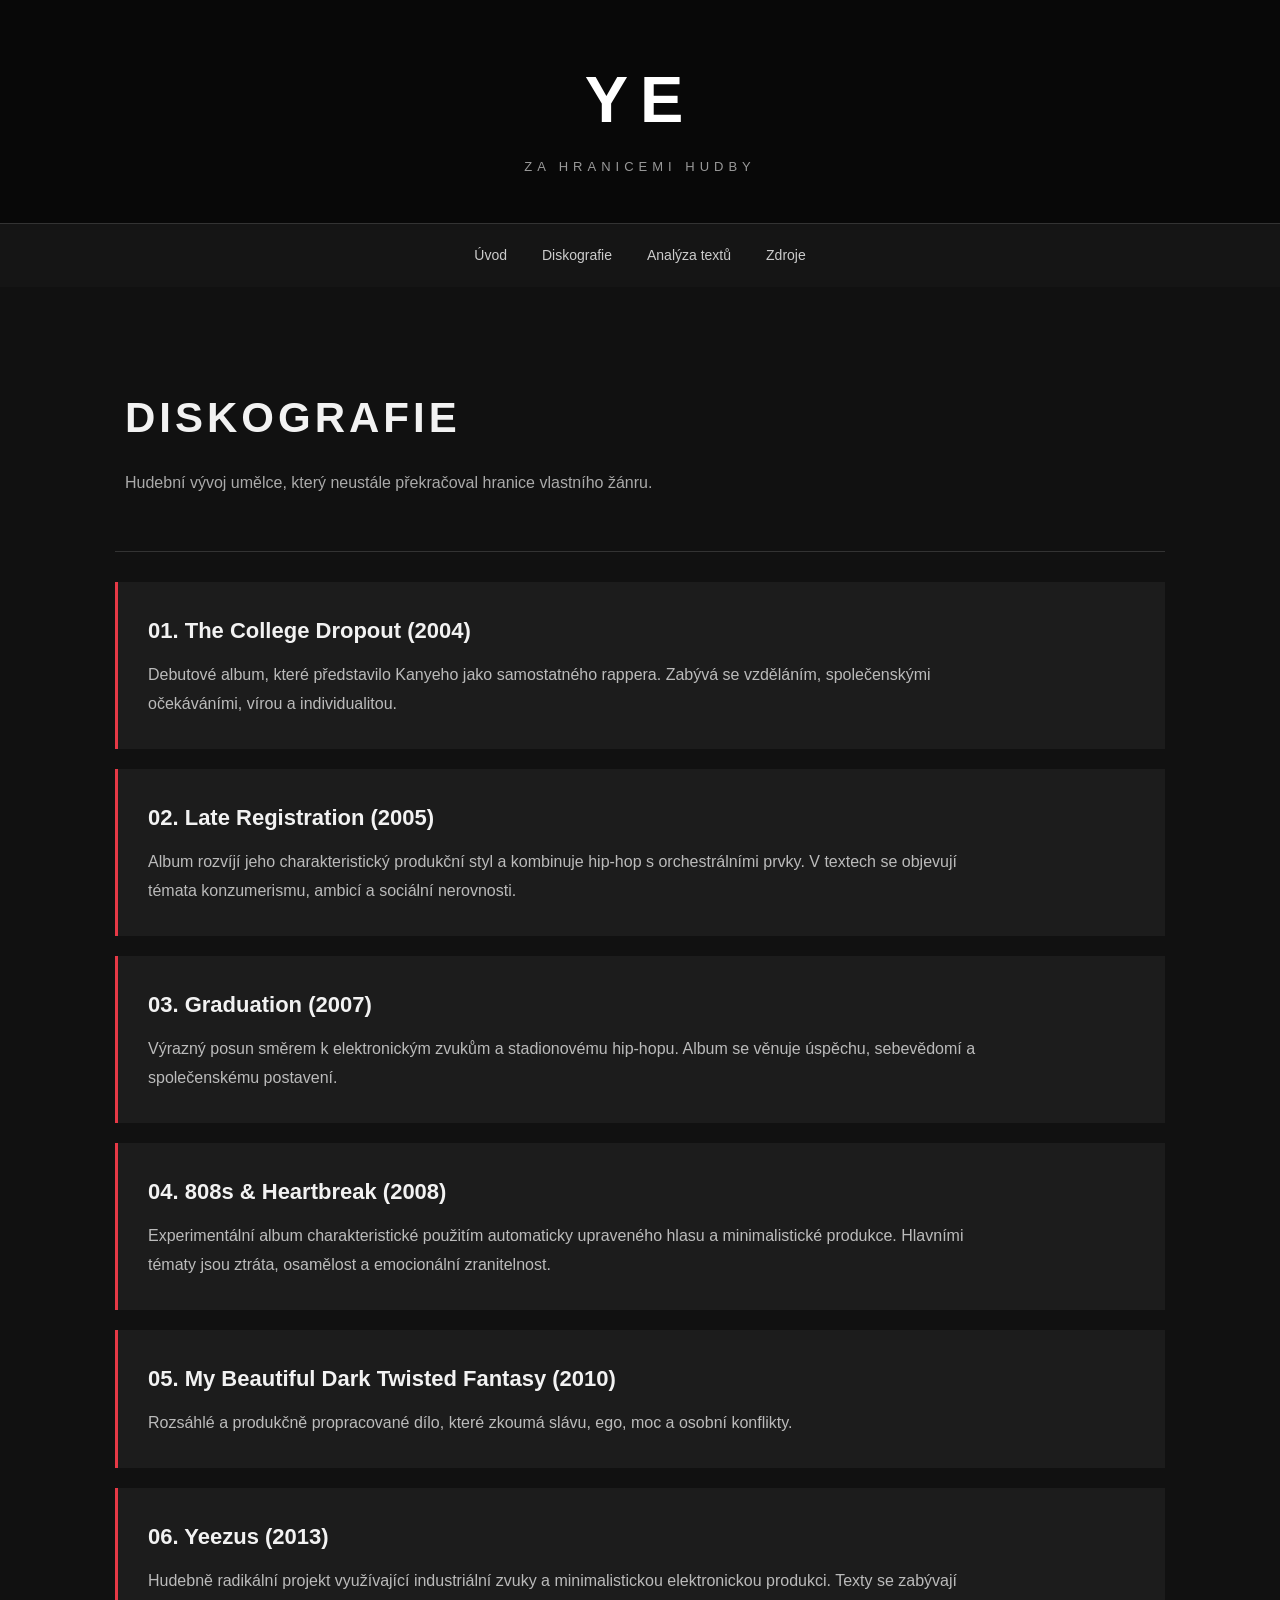
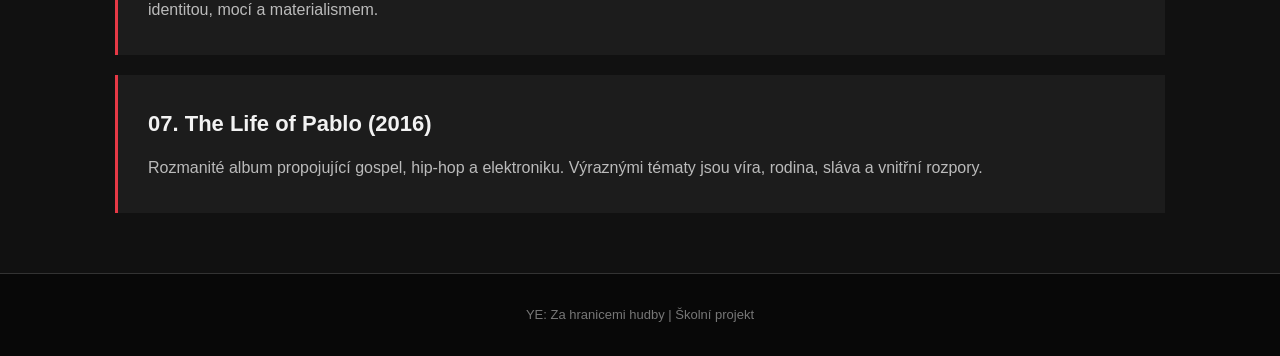
==== discography.html @ 1bf66dfd "Add files via upload" ====
<!DOCTYPE html>
<html lang="cs">
<head>
    <meta charset="UTF-8">
    <meta name="viewport" content="width=device-width, initial-scale=1.0">
    <title>Diskografie | YE</title>
    <link rel="stylesheet" href="style.css">
</head>

<body>

    <header>
        <h1>YE</h1>
        <p>ZA HRANICEMI HUDBY</p>
    </header>

    <nav>
        <a href="index.html">Úvod</a>
        <a href="discography.html">Diskografie</a>
        <a href="lyrics.html">Analýza textů</a>
        <a href="sources.html">Zdroje</a>
    </nav>

    <main>

        <section class="page-heading">
            <h2>DISKOGRAFIE</h2>
            <p>
                Hudební vývoj umělce, který neustále překračoval
                hranice vlastního žánru.
            </p>
        </section>

        <section class="album">
            <h2>01. The College Dropout (2004)</h2>
            <p>
                Debutové album, které představilo Kanyeho jako
                samostatného rappera. Zabývá se vzděláním,
                společenskými očekáváními, vírou a individualitou.
            </p>
        </section>

        <section class="album">
            <h2>02. Late Registration (2005)</h2>
            <p>
                Album rozvíjí jeho charakteristický produkční styl
                a kombinuje hip-hop s orchestrálními prvky.
                V textech se objevují témata konzumerismu,
                ambicí a sociální nerovnosti.
            </p>
        </section>

        <section class="album">
            <h2>03. Graduation (2007)</h2>
            <p>
                Výrazný posun směrem k elektronickým zvukům
                a stadionovému hip-hopu. Album se věnuje
                úspěchu, sebevědomí a společenskému postavení.
            </p>
        </section>

        <section class="album">
            <h2>04. 808s & Heartbreak (2008)</h2>
            <p>
                Experimentální album charakteristické použitím
                automaticky upraveného hlasu a minimalistické
                produkce. Hlavními tématy jsou ztráta,
                osamělost a emocionální zranitelnost.
            </p>
        </section>

        <section class="album">
            <h2>05. My Beautiful Dark Twisted Fantasy (2010)</h2>
            <p>
                Rozsáhlé a produkčně propracované dílo,
                které zkoumá slávu, ego, moc a osobní konflikty.
            </p>
        </section>

        <section class="album">
            <h2>06. Yeezus (2013)</h2>
            <p>
                Hudebně radikální projekt využívající industriální
                zvuky a minimalistickou elektronickou produkci.
                Texty se zabývají identitou, mocí a materialismem.
            </p>
        </section>

        <section class="album">
            <h2>07. The Life of Pablo (2016)</h2>
            <p>
                Rozmanité album propojující gospel, hip-hop
                a elektroniku. Výraznými tématy jsou víra,
                rodina, sláva a vnitřní rozpory.
            </p>
        </section>

    </main>

    <footer>
        <p>YE: Za hranicemi hudby | Školní projekt</p>
    </footer>

</body>
</html>
---- style.css ----
/* =================================
   ZÁKLADNÍ NASTAVENÍ WEBU
================================= */

* {
    margin: 0;
    padding: 0;
    box-sizing: border-box;
}

body {
    background-color: #111111;
    color: #f2f2f2;
    font-family: Arial, Helvetica, sans-serif;
    line-height: 1.7;
}

/* =================================
   HLAVIČKA
================================= */

header {
    background-color: #080808;
    text-align: center;
    padding: 45px 20px;
    border-bottom: 1px solid #333333;
}

header h1 {
    font-size: 65px;
    letter-spacing: 12px;
    color: #ffffff;
}

header p {
    font-size: 13px;
    letter-spacing: 5px;
    color: #999999;
}

/* =================================
   NAVIGACE
================================= */

nav {
    display: flex;
    justify-content: center;
    flex-wrap: wrap;
    gap: 35px;
    padding: 20px;
    background-color: #151515;
}

nav a {
    color: #cccccc;
    text-decoration: none;
    font-size: 14px;
    transition: 0.3s;
}

nav a:hover {
    color: #e63946;
}

/* =================================
   HLAVNÍ SEKCE
================================= */

main {
    max-width: 1100px;
    margin: auto;
    padding: 40px 25px;
}

.hero {
    min-height: 400px;
    display: flex;
    flex-direction: column;
    justify-content: center;
    padding: 50px;
    background-color: #202020;
    border-left: 5px solid #e63946;
}

.hero h2 {
    font-size: 55px;
    letter-spacing: 4px;
    margin-bottom: 15px;
}

.hero p {
    max-width: 600px;
    color: #bbbbbb;
    font-size: 18px;
}

/* =================================
   ÚVODNÍ TEXT
================================= */

.introduction {
    padding: 65px 10px;
}

.introduction h2,
.featured h2 {
    font-size: 30px;
    margin-bottom: 20px;
}

.introduction p {
    color: #bbbbbb;
    margin-bottom: 20px;
    max-width: 850px;
}

/* =================================
   DOPORUČENÁ SEKCE
================================= */

.featured {
    background-color: #1c1c1c;
    padding: 40px;
    margin-bottom: 40px;
}

.featured p {
    color: #bbbbbb;
    margin-bottom: 25px;
}

.featured a {
    color: #e63946;
    text-decoration: none;
    font-weight: bold;
}

.featured a:hover {
    color: #ffffff;
}

/* =================================
   PATIČKA
================================= */

footer {
    text-align: center;
    padding: 30px;
    background-color: #080808;
    color: #777777;
    border-top: 1px solid #333333;
    font-size: 13px;
}

/* =================================
   MOBILNÍ ZOBRAZENÍ
================================= */

@media (max-width: 600px) {

    header h1 {
        font-size: 45px;
    }

    nav {
        gap: 15px;
    }

    .hero {
        padding: 30px;
        min-height: 300px;
    }

    .hero h2 {
        font-size: 36px;
    }

    .hero p {
        font-size: 16px;
    }

    .introduction {
        padding: 40px 5px;
    }
}

/* =================================
   STRÁNKA DISKOGRAFIE
================================= */

.page-heading {
    padding: 55px 10px;
    border-bottom: 1px solid #333333;
    margin-bottom: 30px;
}

.page-heading h2 {
    font-size: 42px;
    letter-spacing: 4px;
    margin-bottom: 15px;
}

.page-heading p {
    color: #aaaaaa;
}

.album {
    background-color: #1c1c1c;
    padding: 30px;
    margin-bottom: 20px;
    border-left: 3px solid #e63946;
    transition: 0.3s;
}

.album:hover {
    background-color: #292929;
    transform: translateX(5px);
}

.album h2 {
    font-size: 22px;
    margin-bottom: 12px;
}

.album p {
    color: #bbbbbb;
    max-width: 850px;
    line-height: 1.8;
}
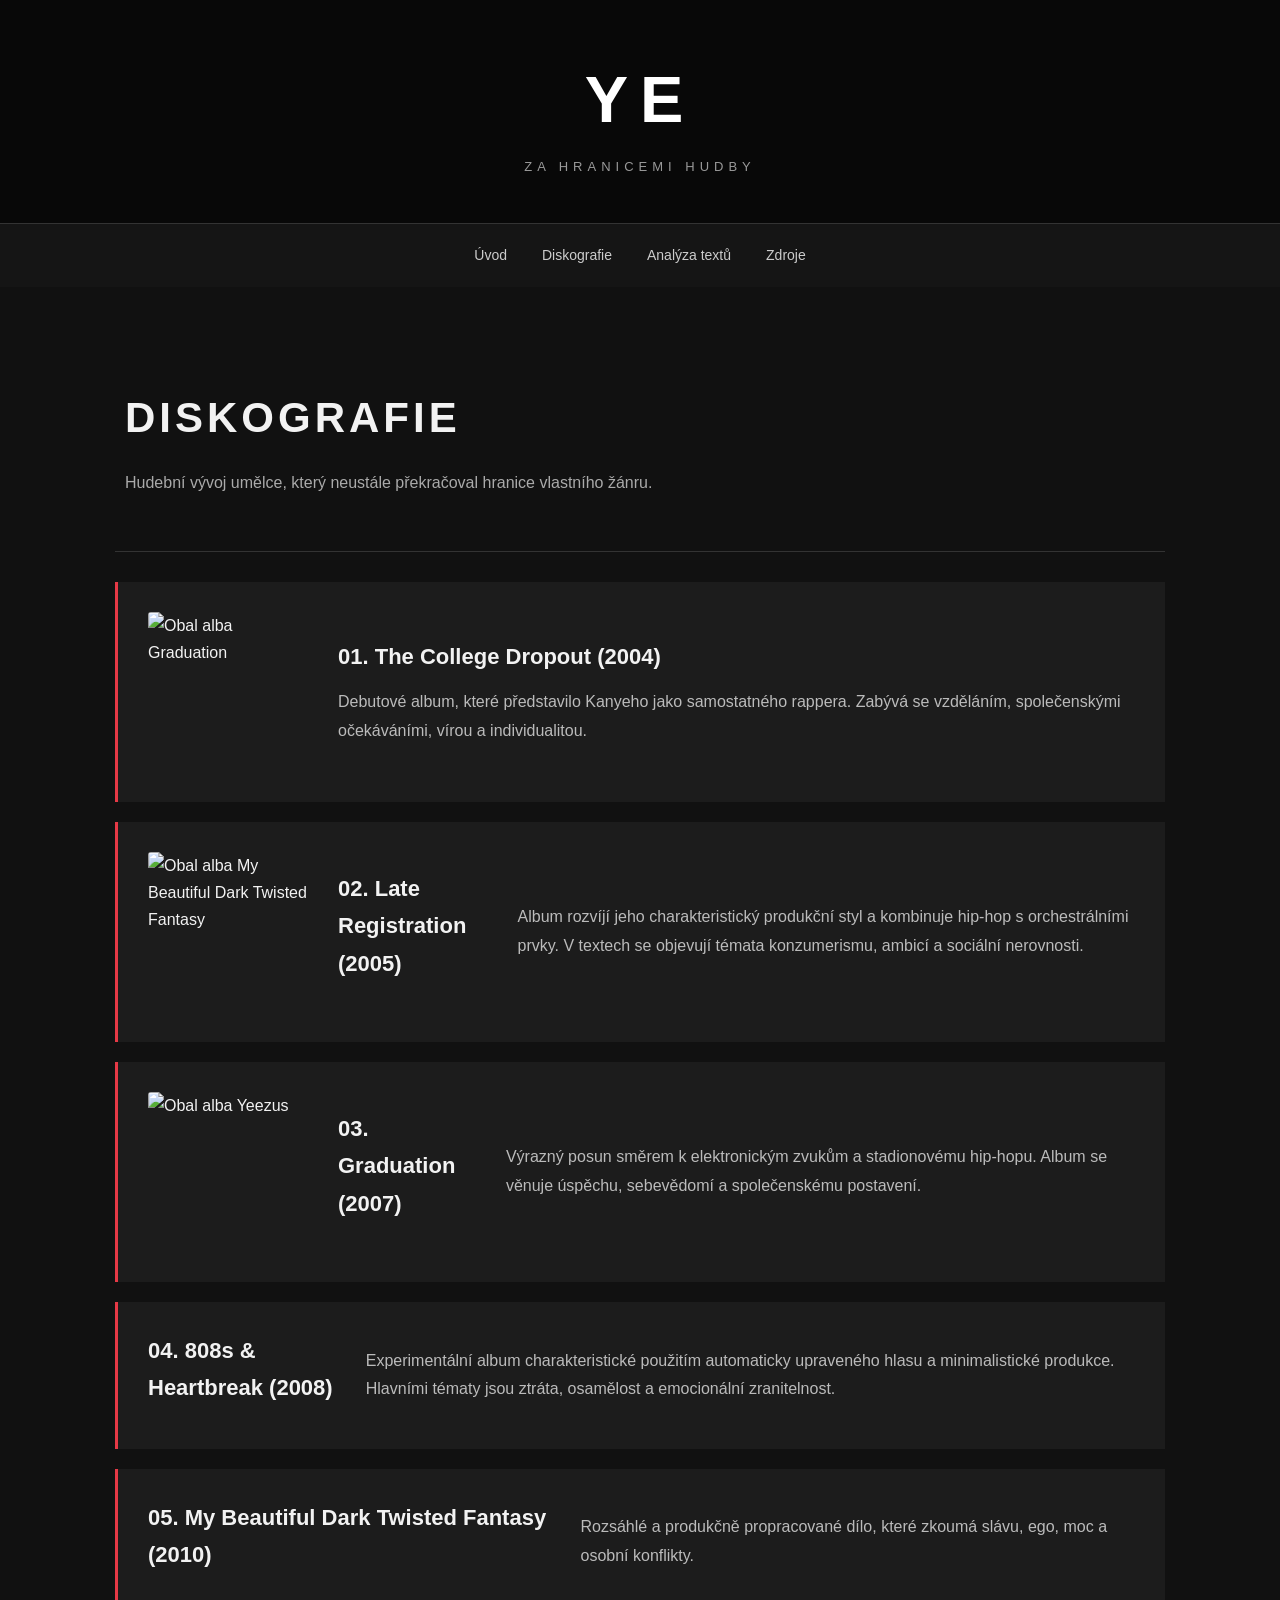
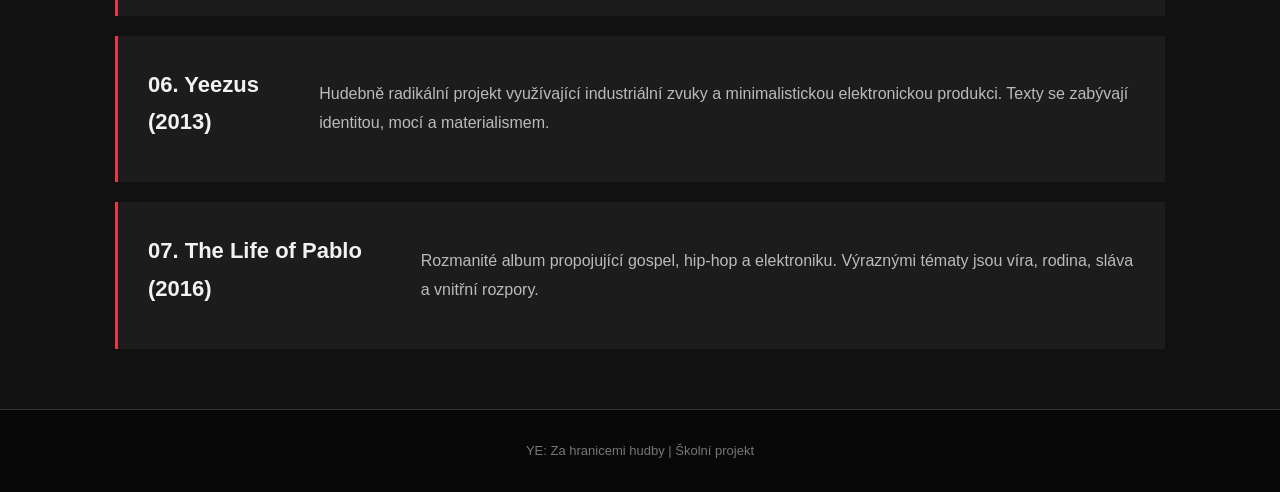
==== commit 5870b193: "Add files via upload" ====
--- a/discography.html
+++ b/discography.html
@@ -33,16 +33,30 @@
         </section>
 
         <section class="album">
+            <img
+                src="images/graduation.jpg"
+                alt="Obal alba Graduation"
+                class="album-cover"
+            >
+
+        <div>
             <h2>01. The College Dropout (2004)</h2>
             <p>
                 Debutové album, které představilo Kanyeho jako
                 samostatného rappera. Zabývá se vzděláním,
                 společenskými očekáváními, vírou a individualitou.
             </p>
+        </div>
+        
         </section>
 
         <section class="album">
-            <h2>02. Late Registration (2005)</h2>
+            <img src="images/mbdtf.jpg"
+                alt="Obal alba My Beautiful Dark Twisted Fantasy"
+                class="album-cover"
+            >
+            
+                <h2>02. Late Registration (2005)</h2>
             <p>
                 Album rozvíjí jeho charakteristický produkční styl
                 a kombinuje hip-hop s orchestrálními prvky.
@@ -52,6 +66,11 @@
         </section>
 
         <section class="album">
+            <img src="images/yeezus.jpg"
+                alt="Obal alba Yeezus"
+                class="album-cover"
+                >
+            
             <h2>03. Graduation (2007)</h2>
             <p>
                 Výrazný posun směrem k elektronickým zvukům
--- a/style.css
+++ b/style.css
@@ -228,3 +228,115 @@
     max-width: 850px;
     line-height: 1.8;
 }
+
+/* =================================
+   ANALÝZA HUDEBNÍCH TEXTŮ
+================================= */
+
+.song-analysis {
+    background-color: #1c1c1c;
+    padding: 35px;
+    margin-bottom: 30px;
+    border-left: 4px solid #e63946;
+}
+
+.song-analysis h2 {
+    font-size: 27px;
+    margin-bottom: 5px;
+}
+
+.song-analysis h3 {
+    color: #e63946;
+    font-size: 19px;
+    margin: 20px 0 12px;
+}
+
+.song-album {
+    color: #777777;
+    font-size: 13px;
+    margin-bottom: 20px;
+}
+
+.song-analysis p {
+    color: #bbbbbb;
+    margin-bottom: 15px;
+}
+
+.song-analysis .interpretation {
+    background-color: #292929;
+    padding: 20px;
+    border-left: 2px solid #e63946;
+    color: #eeeeee;
+    margin-top: 25px;
+    font-style: italic;
+}
+
+@media (max-width: 600px) {
+    .song-analysis {
+        padding: 22px;
+    }
+
+    .song-analysis h2 {
+        font-size: 22px;
+    }
+}
+
+/* =================================
+   OBRÁZKY A VIZUÁLNÍ PRVKY
+================================= */
+
+.hero {
+    flex-direction: row;
+    align-items: center;
+    justify-content: space-between;
+    gap: 30px;
+}
+
+.hero-content {
+    flex: 1;
+}
+
+.hero-image {
+    width: 280px;
+    height: 320px;
+    object-fit: cover;
+    border-radius: 3px;
+    filter: grayscale(35%);
+}
+
+.album {
+    display: flex;
+    align-items: center;
+    gap: 30px;
+}
+
+.album-cover {
+    width: 160px;
+    height: 160px;
+    object-fit: cover;
+    flex-shrink: 0;
+    border-radius: 3px;
+}
+
+@media (max-width: 600px) {
+    .hero {
+        flex-direction: column;
+        align-items: flex-start;
+    }
+
+    .hero-image {
+        width: 100%;
+        height: 260px;
+    }
+
+    .album {
+        flex-direction: column;
+        align-items: flex-start;
+    }
+
+    .album-cover {
+        width: 100%;
+        height: auto;
+        aspect-ratio: 1;
+    }
+}
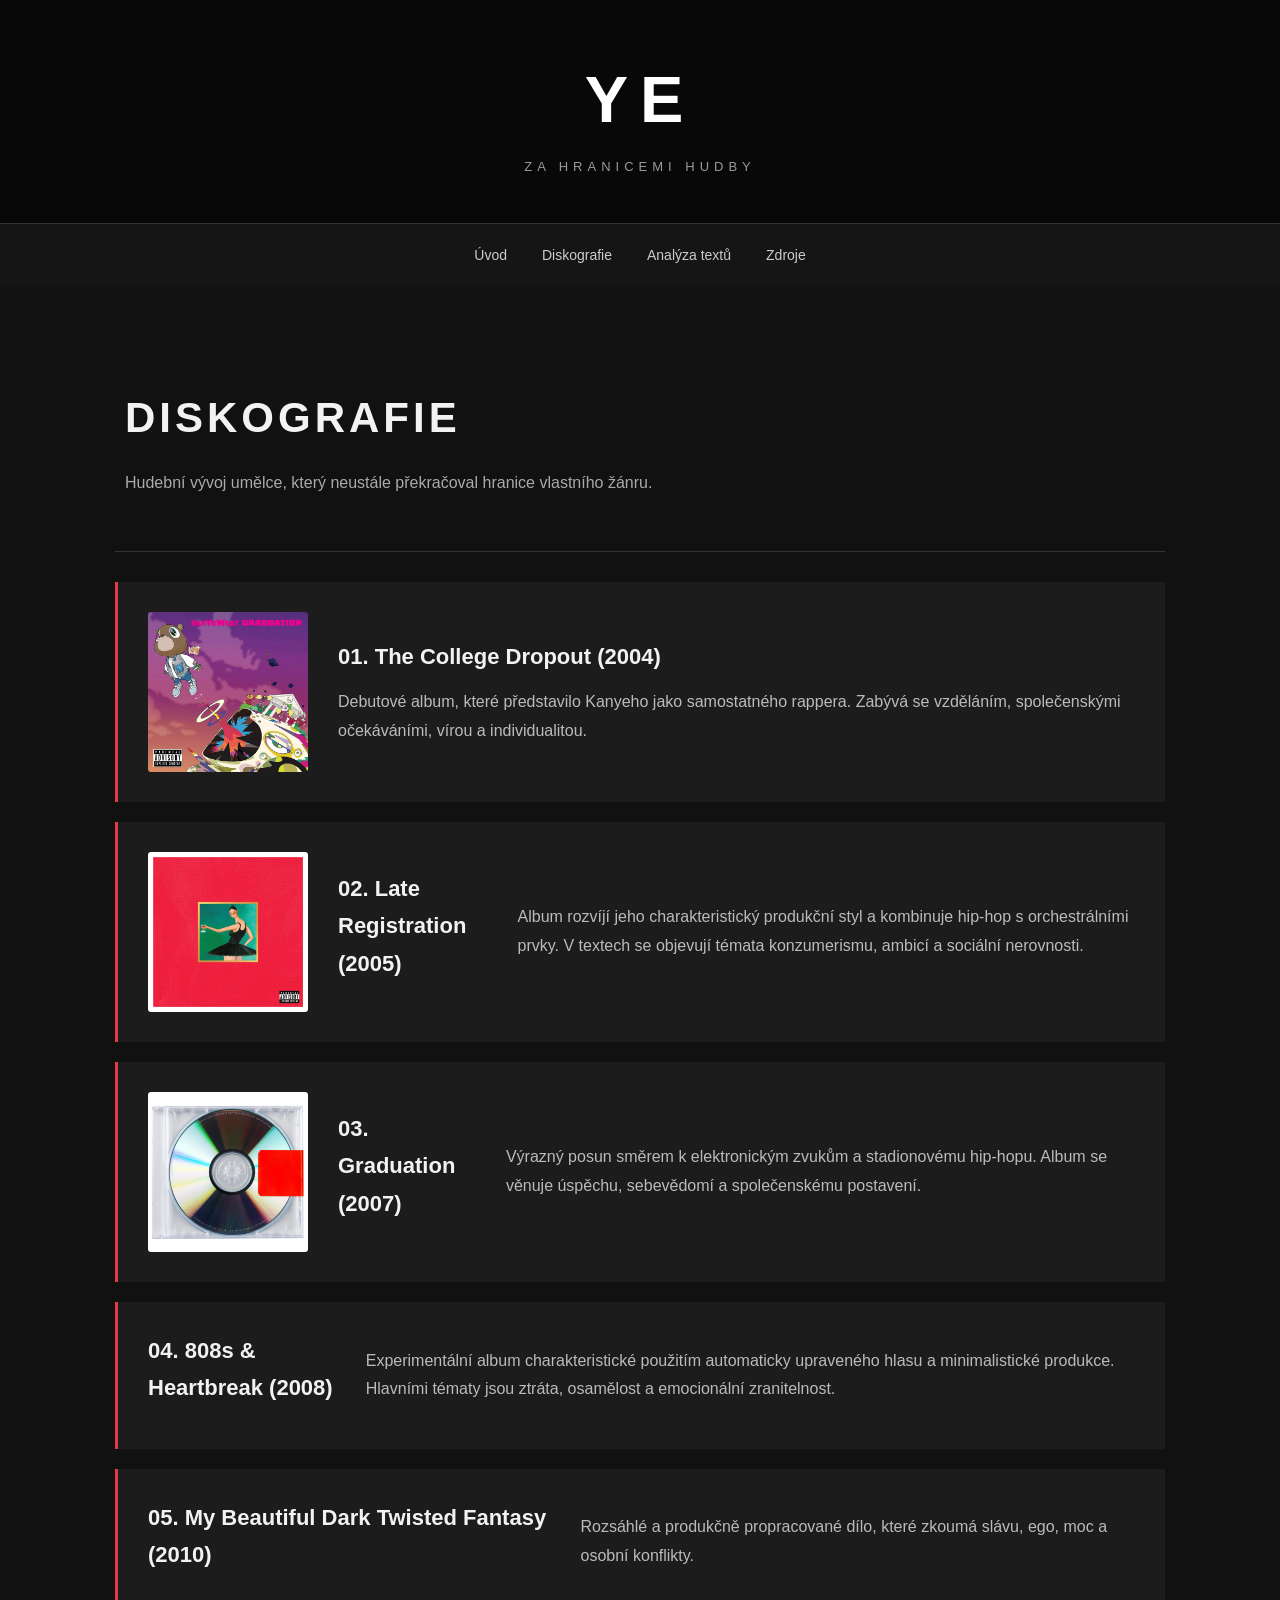
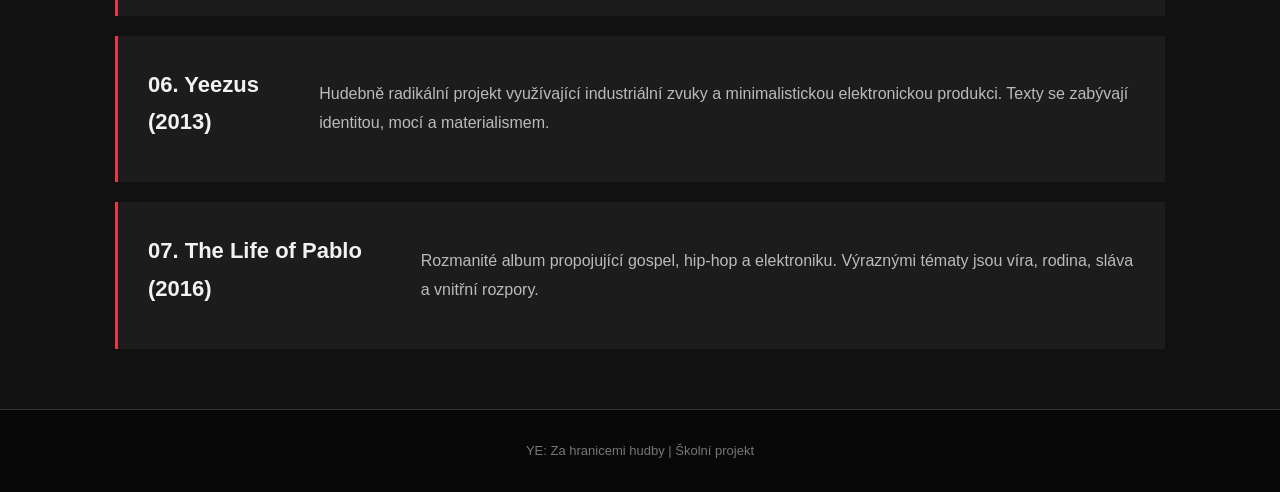
==== commit da40e6e7: "Add files via upload" ====
--- a/discography.html
+++ b/discography.html
@@ -34,7 +34,7 @@
 
         <section class="album">
             <img
-                src="images/graduation.jpg"
+                src="graduation.jpg"
                 alt="Obal alba Graduation"
                 class="album-cover"
             >
@@ -51,7 +51,7 @@
         </section>
 
         <section class="album">
-            <img src="images/mbdtf.jpg"
+            <img src="mbdtf.jpg"
                 alt="Obal alba My Beautiful Dark Twisted Fantasy"
                 class="album-cover"
             >
@@ -66,7 +66,7 @@
         </section>
 
         <section class="album">
-            <img src="images/yeezus.jpg"
+            <img src="yeezus.jpg"
                 alt="Obal alba Yeezus"
                 class="album-cover"
                 >
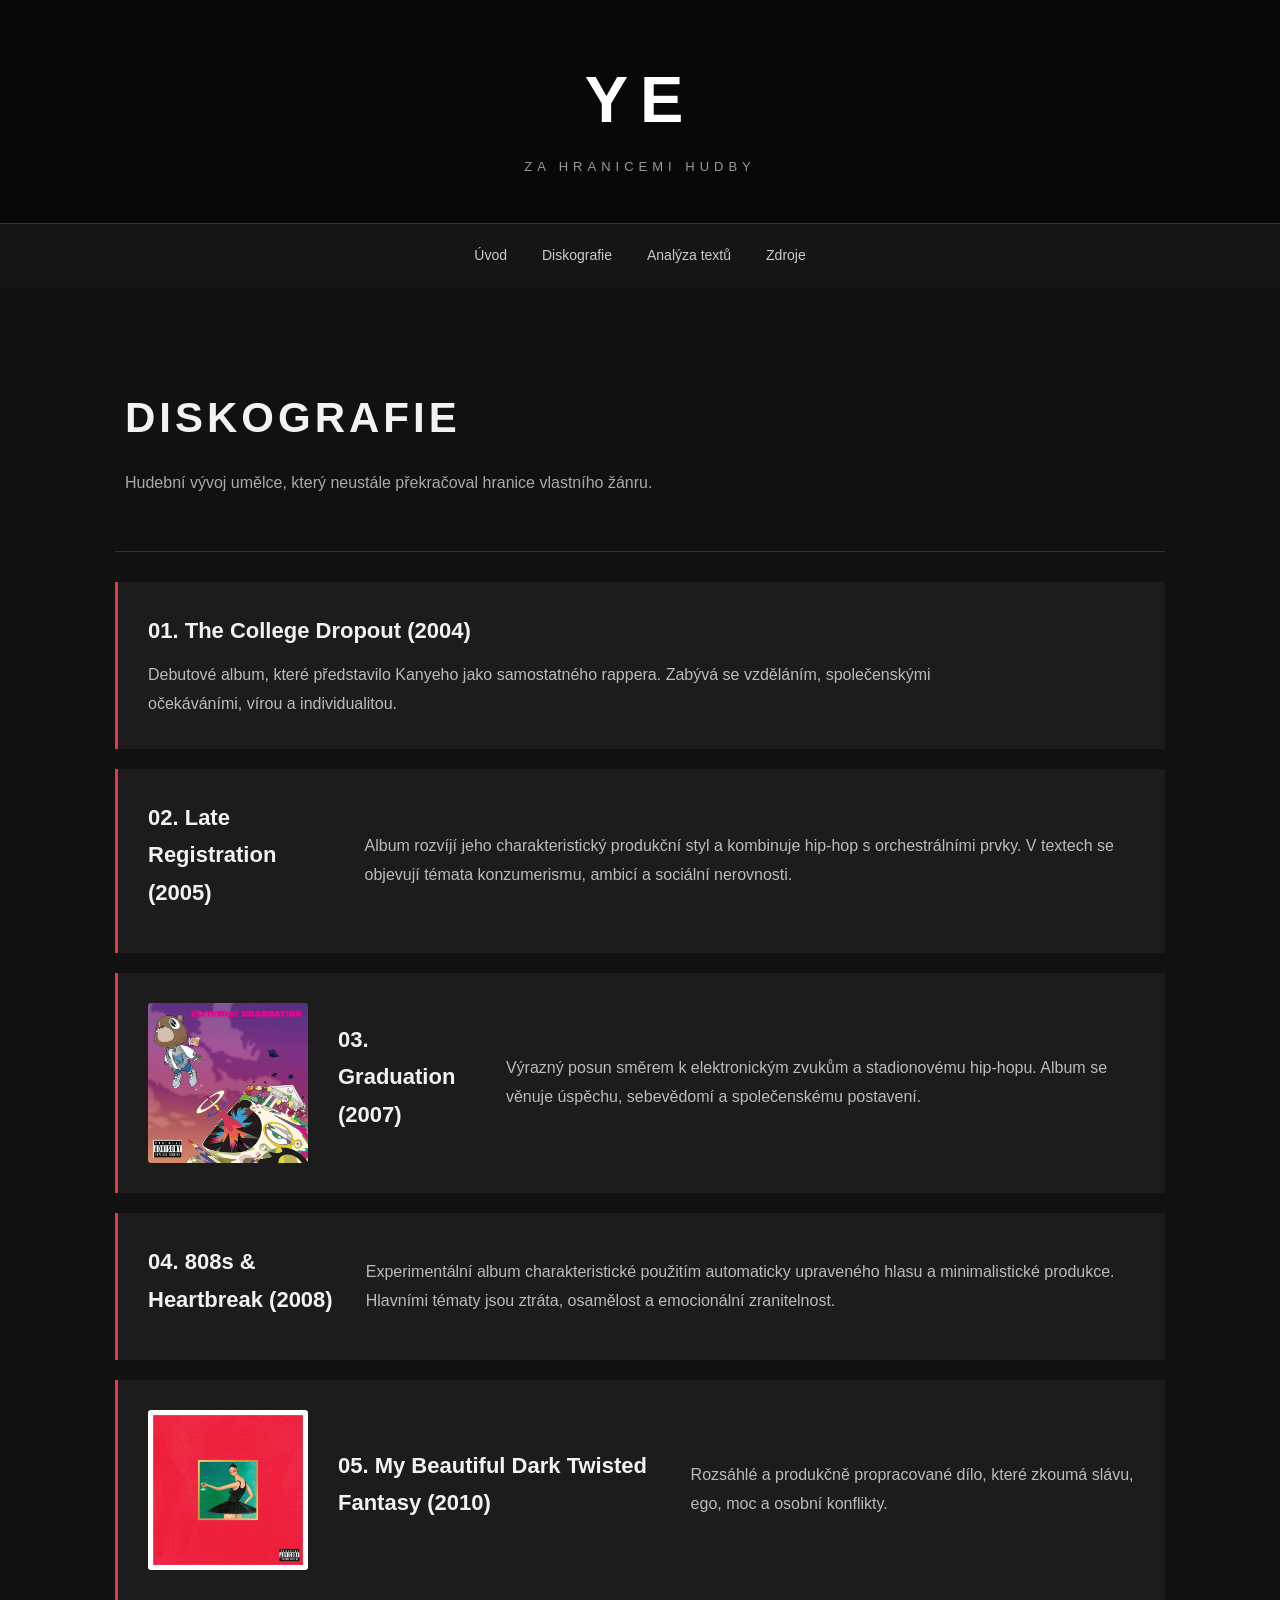
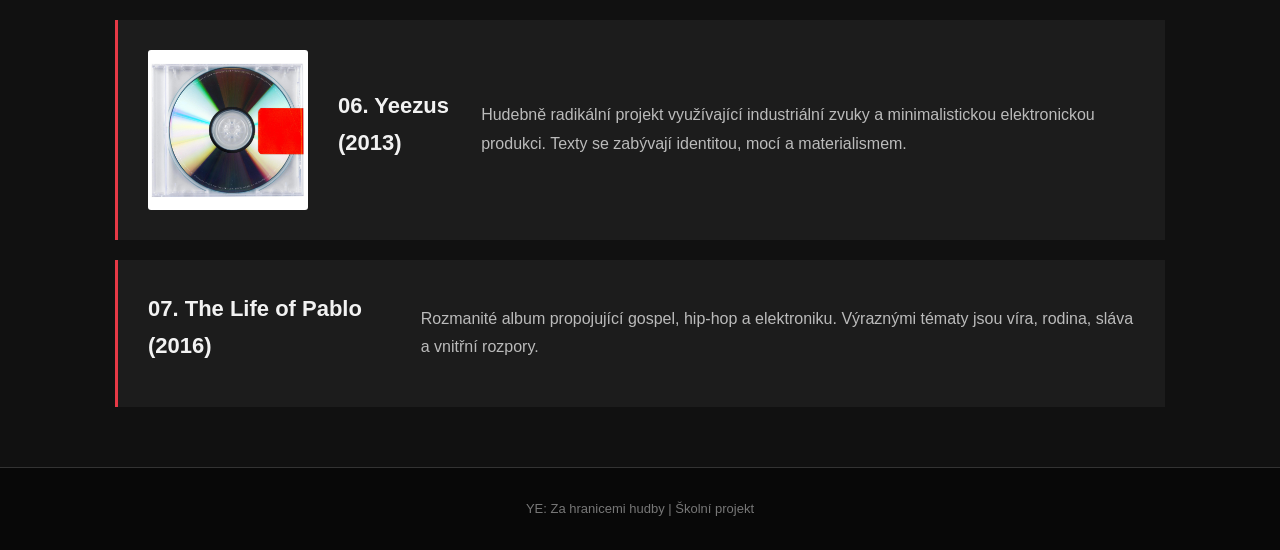
==== commit cb552e7d: "Add files via upload" ====
--- a/discography.html
+++ b/discography.html
@@ -33,11 +33,6 @@
         </section>
 
         <section class="album">
-            <img
-                src="graduation.jpg"
-                alt="Obal alba Graduation"
-                class="album-cover"
-            >
 
         <div>
             <h2>01. The College Dropout (2004)</h2>
@@ -51,10 +46,6 @@
         </section>
 
         <section class="album">
-            <img src="mbdtf.jpg"
-                alt="Obal alba My Beautiful Dark Twisted Fantasy"
-                class="album-cover"
-            >
             
                 <h2>02. Late Registration (2005)</h2>
             <p>
@@ -66,12 +57,12 @@
         </section>
 
         <section class="album">
-            <img src="yeezus.jpg"
-                alt="Obal alba Yeezus"
+            <img
+                src="graduation.jpg"
+                alt="Obal alba Graduation"
                 class="album-cover"
-                >
-            
-            <h2>03. Graduation (2007)</h2>
+            >
+                <h2>03. Graduation (2007)</h2>
             <p>
                 Výrazný posun směrem k elektronickým zvukům
                 a stadionovému hip-hopu. Album se věnuje
@@ -90,6 +81,10 @@
         </section>
 
         <section class="album">
+            <img src="mbdtf.jpg"
+                alt="Obal alba My Beautiful Dark Twisted Fantasy"
+                class="album-cover"
+            >
             <h2>05. My Beautiful Dark Twisted Fantasy (2010)</h2>
             <p>
                 Rozsáhlé a produkčně propracované dílo,
@@ -98,6 +93,11 @@
         </section>
 
         <section class="album">
+            <img src="yeezus.jpg"
+                alt="Obal alba Yeezus"
+                class="album-cover"
+                >
+            
             <h2>06. Yeezus (2013)</h2>
             <p>
                 Hudebně radikální projekt využívající industriální
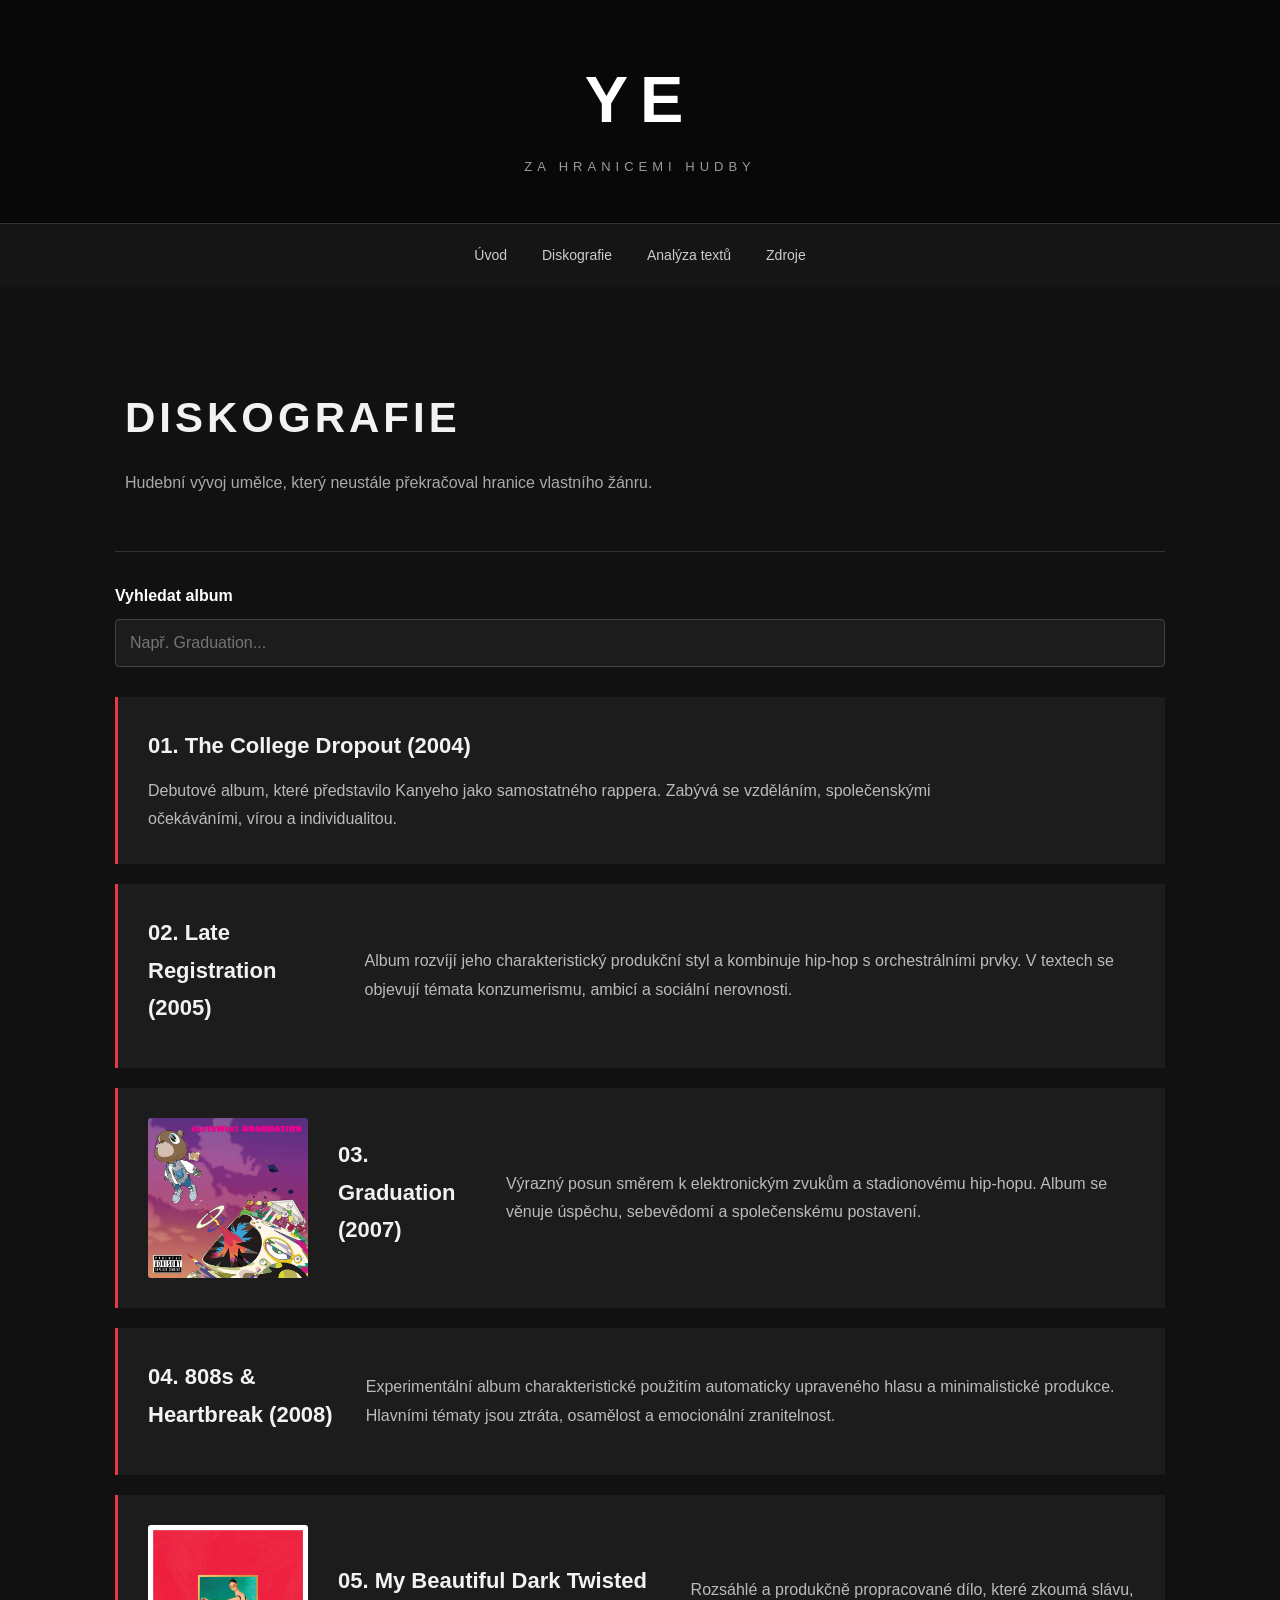
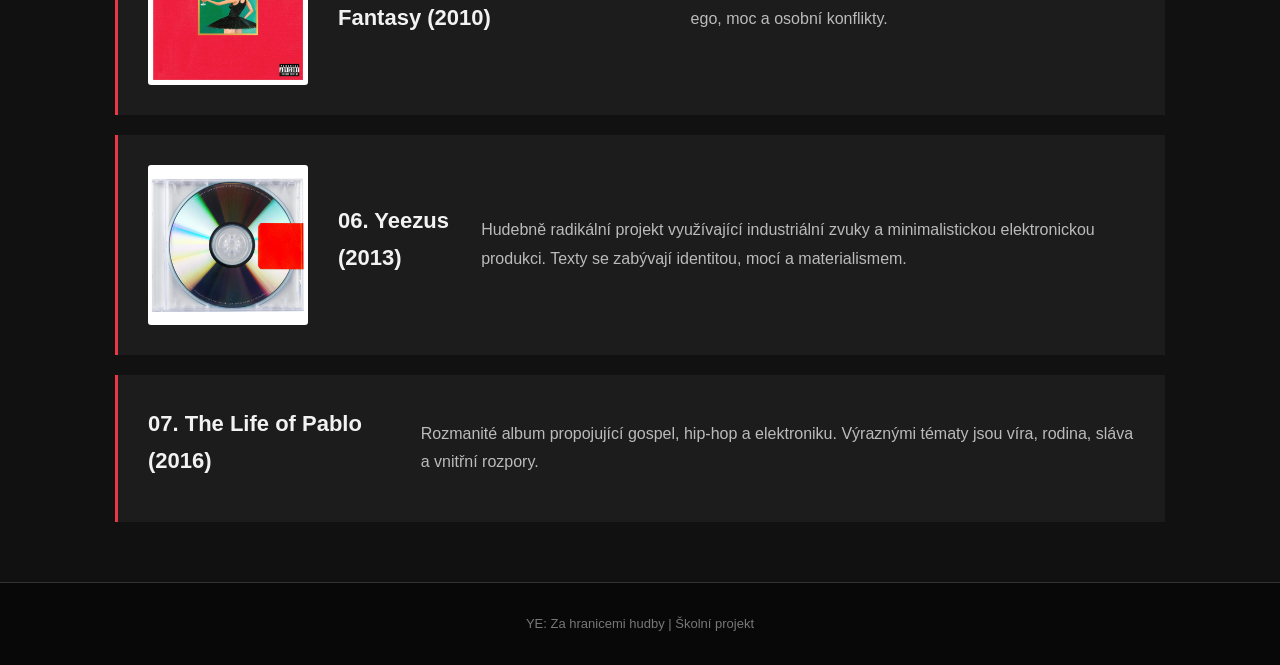
==== commit abcb8975: "Add files via upload" ====
--- a/discography.html
+++ b/discography.html
@@ -6,6 +6,7 @@
     <meta name="viewport" content="width=device-width, initial-scale=1.0">
     <title>Diskografie | YE</title>
     <link rel="stylesheet" href="style.css">
+    <script src="script.js" defer></script>
 </head>
 
 <body>
@@ -31,6 +32,16 @@
                 hranice vlastního žánru.
             </p>
         </section>
+
+        <div class="album-search">
+            <label for="album-search">Vyhledat album</label>
+            <input
+                type="search"
+                id="album-search"
+                placeholder="Např. Graduation..."
+            >
+            <p id="search-status" aria-live="polite"></p>
+            </div>
 
         <section class="album">
 
--- a/style.css
+++ b/style.css
@@ -340,3 +340,84 @@
         aspect-ratio: 1;
     }
 }
+
+/* =================================
+   STRÁNKA ZDROJŮ
+================================= */
+
+.source-section {
+    margin-bottom: 45px;
+}
+
+.source-section h2 {
+    font-size: 28px;
+    margin-bottom: 25px;
+}
+
+.source-section h3 {
+    color: #e63946;
+    margin-bottom: 10px;
+}
+
+.source-item {
+    background-color: #1c1c1c;
+    padding: 25px;
+    margin-bottom: 15px;
+    border-left: 3px solid #e63946;
+}
+
+.source-item p,
+.source-section p,
+.source-section li {
+    color: #bbbbbb;
+}
+
+.source-item a {
+    display: inline-block;
+    margin-top: 12px;
+    color: #e63946;
+    text-decoration: none;
+}
+
+.source-item a:hover {
+    color: white;
+}
+
+.source-section ul {
+    padding-left: 25px;
+    margin: 15px 0 25px;
+}
+
+.source-section li {
+    margin-bottom: 12px;
+}
+.album-search {
+    margin-bottom: 30px;
+}
+
+.album-search label {
+    display: block;
+    margin-bottom: 10px;
+    color: white;
+    font-weight: bold;
+}
+
+.album-search input {
+    width: 100%;
+    padding: 14px;
+    background: #1c1c1c;
+    border: 1px solid #444;
+    color: white;
+    font-size: 16px;
+    border-radius: 4px;
+}
+
+.album-search input:focus {
+    outline: none;
+    border-color: #e63946;
+}
+
+#search-status {
+    color: #aaa;
+    margin-top: 10px;
+}
